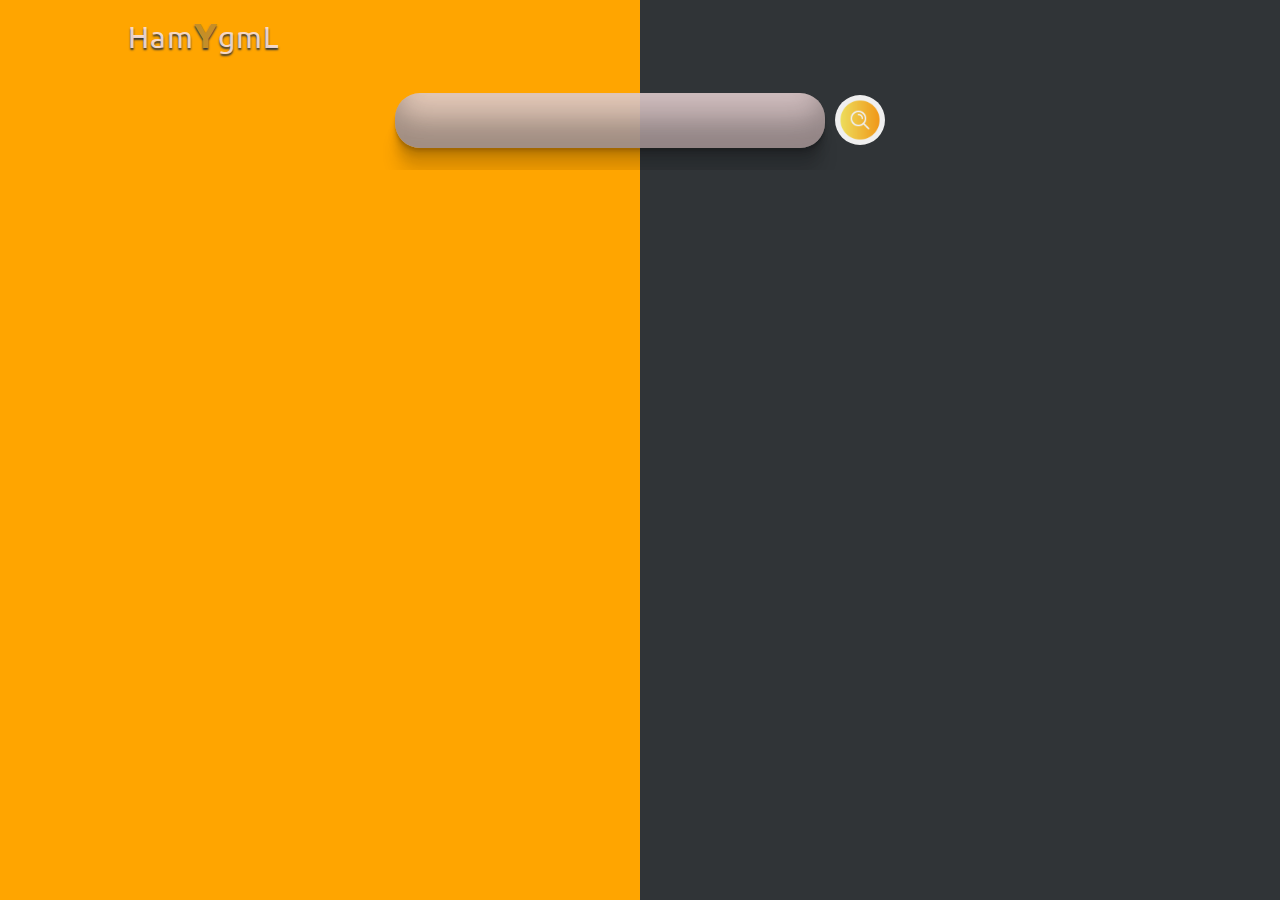
==== index.html @ 2016a18e "upload a new all file for project" ====
<!DOCTYPE html>
<html lang="en">
<head>
    <meta charset="UTF-8">
    <meta http-equiv="X-UA-Compatible" content="IE=edge">
    <meta name="viewport" content="width=device-width, initial-scale=1.0">
    <link rel="stylesheet" href="stylee.css">
    <script src="app.js" defer></script>
    <title>HamYgmL</title>
</head>
<body>
    <!-- the main i contain all div and section in my page  -->
    <main>
        <!-- nav bar contain the logo name  -->
        <nav>
            <div class="logo-div">
                <h1 class="logo-name">Ham<span class="style-of-y">Y</span>gmL</h1>
            </div>
        </nav>

        <!-- it feld input to search for the meals and contain the btn search  -->
        <article>
            <div class="input-div">
                <input type="text" class="input-text" required title="please enter ur mail with the correct name">
                <button id="input-btn"><img src="/images/btn-search.png" alt="button search" class="btn-image" draggable="false"></button>
            </div>
        </article>
        <!-- section one is the contain img & name for the product  -->
        <section>
            <div class="container">
            </div>
        </section>
        <section class="fixed displayNone">
        </section>


        <!-- end nav  -->






    </main>
</body>
</html>
---- stylee.css ----
/*  google fonts  */

@import url("https://fonts.googleapis.com/css2?family=Josefin+Sans:wght@600&family=Ubuntu:ital,wght@0,500;1,400;1,700&display=swap");

* {
  padding: 0;
  margin: 0;
  box-sizing: border-box;
}
:root {
  --main-color: #fae3e3e4;
  --main-background-color: #ffa500;
  --text-shadow-bold: #303437 0 2px 2px;
}

body {
  font-family: "Josefin Sans", sans-serif;
  font-family: "Ubuntu", sans-serif;
  background: linear-gradient(to right, #ffa500 50%, #303437 50%);
  text-shadow: var(--text-shadow-bold);
}

.displayNone {
  display: none;
}

/* navbar logo and img  */

nav {
  overflow: hidden;
  width: 100%;
  height: 70px;
}
.logo-div {
  width: 80%;
  height: 100%;
  margin: auto;
  display: flex;
  align-items: center;
}
.logo-name {
  display: block;
  line-height: 5px;
  font-size: 30px;
  color: var(--main-color);
  letter-spacing: 1px;
  font-weight: 400;
  cursor: pointer;
  transition: all 0.4s linear;
}

.logo-name:hover {
  color: #695a3f;
}

.style-of-y {
  font-size: 35px;
  font-weight: 700;
  color: #c58e28;
}

/* end the logo nav bar and the logo img  */

/* input felid  */

.input-div {
  width: 80%;
  height: 100px;
  margin: auto;
  display: flex;
  justify-content: center;
  align-items: center;
  overflow: hidden;
}
.input-text {
  all: unset;
  background-color: var(--main-color);
  color: #2c2d2f;
  height: 35%;
  width: 40%;
  border-radius: 25px;
  padding: 2px;
  margin-right: 10px;
  padding: 10px;
  text-align: center;
  font-size: 25px;
  text-transform: capitalize;
  text-shadow: #303437 0 2px 2px;
  box-shadow: rgba(0, 0, 0, 0.17) 0px -23px 25px 0px inset,
    rgba(0, 0, 0, 0.15) 0px -36px 30px 0px inset,
    rgba(0, 0, 0, 0.1) 0px -79px 40px 0px inset, rgba(0, 0, 0, 0.06) 0px 2px 1px,
    rgba(0, 0, 0, 0.09) 0px 4px 2px, rgba(0, 0, 0, 0.09) 0px 8px 4px,
    rgba(0, 0, 0, 0.09) 0px 16px 8px, rgba(0, 0, 0, 0.09) 0px 32px 16px;
}

#input-btn {
  width: 50px;
  height: 50px;
  border-radius: 50%;
  border: none;
  cursor: pointer;
}
.btn-image {
  width: 100%;
  height: 100%;
}

/* cards info  */

section {
  min-height: 70vh;
  width: 100%;
}
.container {
  width: 80%;
  margin: auto;
  height: 100%;
  margin-top: 50px;
  display: flex;
  justify-content: center;
  align-items: center;
  flex-direction: row;
  flex-wrap: wrap;
}
.cards {
  width: 22%;
  overflow: hidden;
  height: 300px;
  border-radius: 10px;
  margin: 10px;
  background-color: #fff2ee;
  box-shadow: inset 0 -3em 3em rgba(0, 0, 0, 0.1), 0 0 0 2px rgb(255, 255, 255),
    0.3em 0.3em 1em rgba(0, 0, 0, 0.3);
  box-shadow: 0px 0px 5px 0px rgb(120, 111, 111);
}
.cards-image {
  width: 100%;
  height: 50%;
}

.card-meals-image {
  width: 100%;
  height: 100%;
  display: block;
  border-top-left-radius: 10px;
  border-top-right-radius: 10px;
}

.cards-text {
  width: 100%;
  height: 50%;
  display: flex;
  justify-content: center;
  align-items: center;
  flex-direction: column;
}

.meals-name {
  height: 40%;
  font-size: 10px;
  font-weight: 700;
  text-transform: capitalize;
}
.more-details {
  padding: 15px;
  background-color: var(--main-background-color);
  border: none;
  border-radius: 20px;
  font-size: 15px;
  font-weight: 700;
  text-transform: capitalize;
  cursor: pointer;
  color: var(--main-color);
  text-shadow: #303437 0 2px 2px;
  transition: all 0.4s ease-in-out;
}
.more-details:hover {
  background-color: #ac9261;
}

/* fixed section it show when u want to more details  */
.fixed {
  position: fixed;
  right: 0;
  top: 10%;
}

.container-fixed {
  width: 80%;
  height: 80%;
  background-color: antiquewhite;
  margin: auto;
  overflow: hidden;
  text-align: center;
  border-radius: 20px;
  background-color: var(--main-background-color);
  color: var(--main-color);
  box-shadow: 0px 0px 5px 0px rgb(120, 111, 111);
  text-transform: capitalize;
  position: relative;
}

.name {
  font-size: 45px;
  font-weight: 700;
  margin: 80px 0;
}

.country {
  font-size: 35px;
  margin: 20px 0;
}
.detail-about-meal {
  font-size: 25px;
  margin: 30px 0;
}

.fixedImage {
  width: 150px;
  height: 150px;
  border-radius: 50%;
  margin: 20px 0;
}

.link-youtube {
  font-size: 25px;
  text-align: center;
  margin: 50px 0;
  display: block;
}
.close {
  width: 60px;
  height: 60px;
  border-radius: 50%;
  position: absolute;
  right: 20px;
  top: 20px;
  cursor: pointer;
}
.close img {
  width: 100%;
  height: 100%;
}

/* message not found if user entre the not valid name for meals */

.messageNotFond {
  margin-top: 50px;
  display: flex;
  justify-content: center;
  align-items: center;
  margin: auto;
  flex-direction: column;
  border-radius: 15px;
  text-transform: capitalize;
  font-weight: 700;
  width: 70%;
  height: 150px;
  background-color: var(--main-color);
  box-shadow: inset 0 -3em 3em rgba(0, 0, 0, 0.1), 0 0 0 2px rgb(255, 255, 255),
    0.3em 0.3em 1em rgba(0, 0, 0, 0.3);
}
.messageNotFond h1,
.messageNotFond p {
  display: block;
  padding: 10px;
}
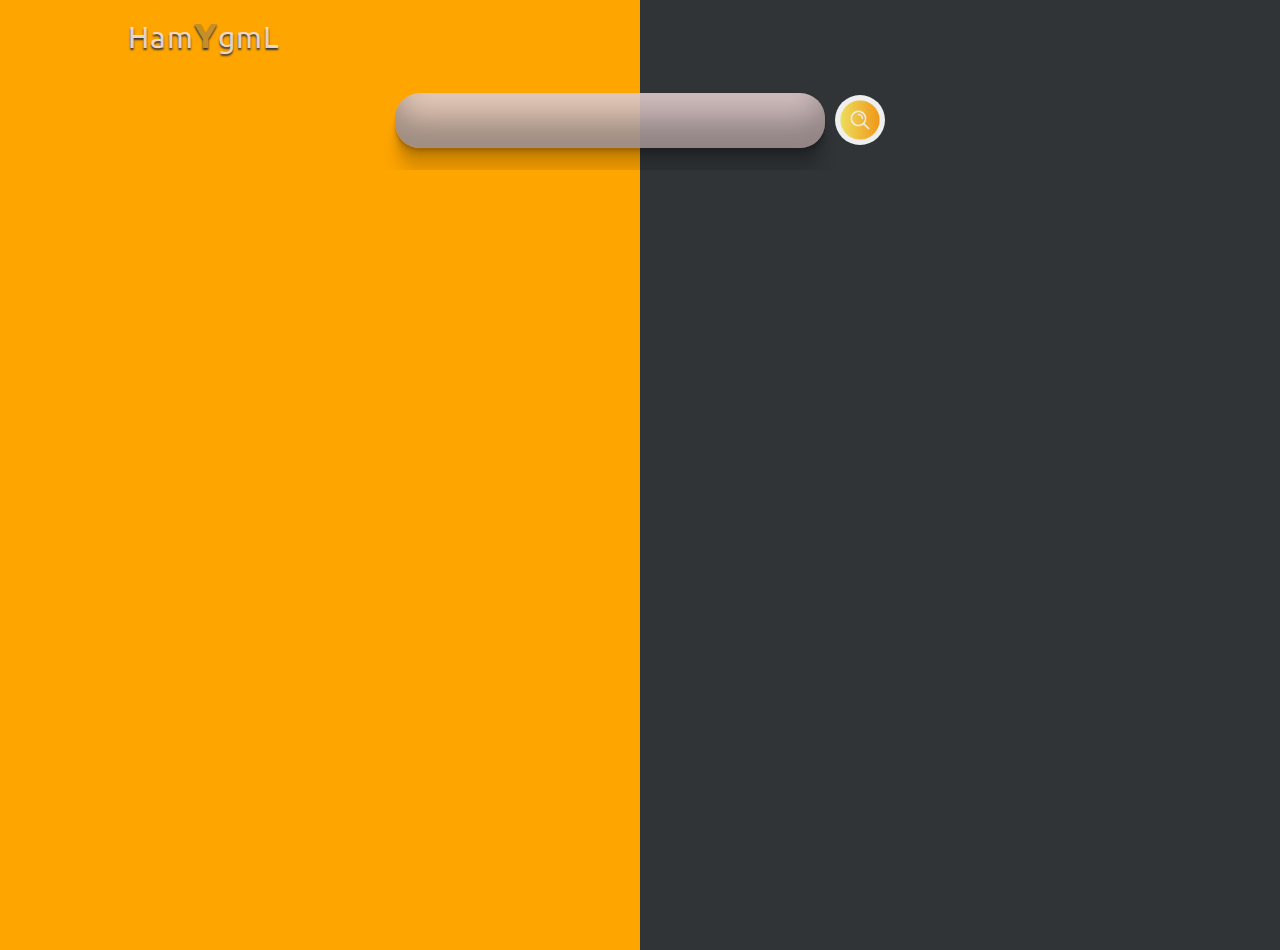
==== commit be8d42a0: "add new changes" ====
--- a/index.html
+++ b/index.html
@@ -22,7 +22,7 @@
         <article>
             <div class="input-div">
                 <input type="text" class="input-text" required title="please enter ur mail with the correct name">
-                <button id="input-btn"><img src="/images/btn-search.png" alt="button search" class="btn-image" draggable="false"></button>
+                <button id="input-btn"><img src="images/btn-search.png" alt="button search" class="btn-image" draggable="false"></button>
             </div>
         </article>
         <!-- section one is the contain img & name for the product  -->
--- a/stylee.css
+++ b/stylee.css
@@ -108,7 +108,7 @@
 /* cards info  */
 
 section {
-  min-height: 70vh;
+  min-height: calc(100vh - 170px);
   width: 100%;
 }
 .container {
@@ -123,8 +123,7 @@
   flex-wrap: wrap;
 }
 .cards {
-  width: 22%;
-  overflow: hidden;
+  width: 19%;
   height: 300px;
   border-radius: 10px;
   margin: 10px;
@@ -135,7 +134,7 @@
 }
 .cards-image {
   width: 100%;
-  height: 50%;
+  height: 60%;
 }
 
 .card-meals-image {
@@ -148,7 +147,7 @@
 
 .cards-text {
   width: 100%;
-  height: 50%;
+  height: 40%;
   display: flex;
   justify-content: center;
   align-items: center;
@@ -182,7 +181,7 @@
 .fixed {
   position: fixed;
   right: 0;
-  top: 10%;
+  top: 0;
 }
 
 .container-fixed {
@@ -213,6 +212,7 @@
 .detail-about-meal {
   font-size: 25px;
   margin: 30px 0;
+  padding: 5px;
 }
 
 .fixedImage {
@@ -265,3 +265,59 @@
   display: block;
   padding: 10px;
 }
+
+/* -------------------------- */
+
+/*   /* Styles for screens with a max width of 768px or less */
+
+@media only screen and (max-width: 768px) {
+  /* Styles for screens with a max width of 768px or less */
+
+  /* Add padding to body */
+  body {
+    padding: 0 20px;
+  }
+    /* center the loge div inside the nav */
+    .logo-div {
+      justify-content: center;
+    }
+
+  /* logo size  */
+  .logo-name {
+    font-size: 25px;
+  }
+  /* input filed */
+  .input-div{
+    width: 100%;
+  }
+  .input-text{
+    width: 90%;
+  }
+
+  /* update cards size  */
+  
+  .cards{
+    width: 60%;
+  }
+
+  /* resize height of fixed section  */
+  .fixed{
+    top: 50px;
+  }
+  .name{
+    font-size: 30px;
+    margin: 2.5em 0 20px 0;
+  }
+  .country{
+    font-size: 20px;
+    margin: 0;
+  }
+  .detail-about-meal{
+    font-size: 15px;
+  }
+  .close{
+    width: 40px;
+    height: 40px;
+  }
+}
+
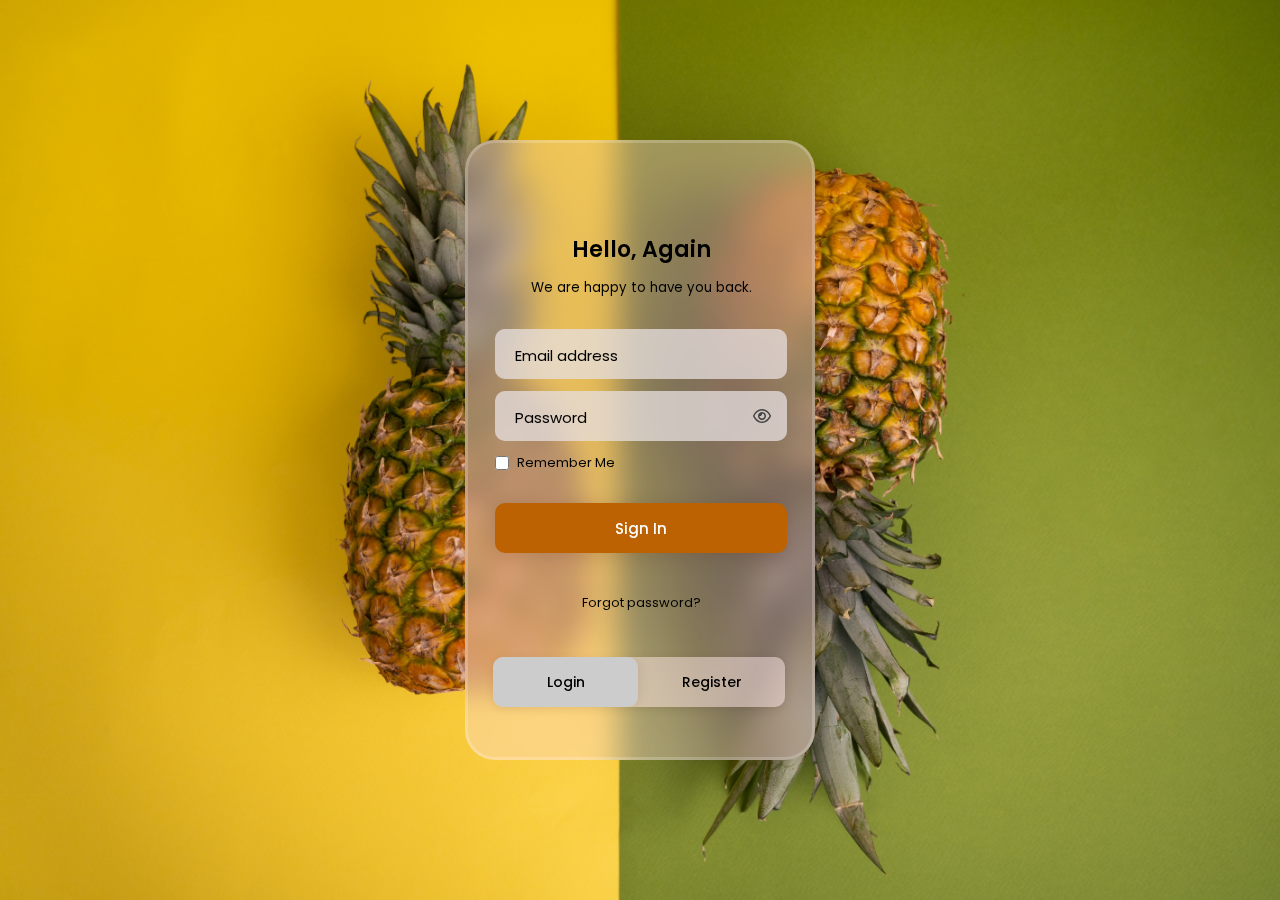
==== commit c27fee3f: "add new feature login in" ====
--- a/index.html
+++ b/index.html
@@ -4,43 +4,112 @@
     <meta charset="UTF-8">
     <meta http-equiv="X-UA-Compatible" content="IE=edge">
     <meta name="viewport" content="width=device-width, initial-scale=1.0">
-    <link rel="stylesheet" href="stylee.css">
-    <script src="app.js" defer></script>
-    <title>HamYgmL</title>
+    <link rel="stylesheet" href="./css/inputStyle.css">
+    <link rel="stylesheet" href="https://cdnjs.cloudflare.com/ajax/libs/font-awesome/6.4.0/css/all.min.css">
+    <!-- java script file  -->
+    <script src="./js/input.js" defer></script>
+    <title>Login | hum Y gml </title>
 </head>
 <body>
-    <!-- the main i contain all div and section in my page  -->
-    <main>
-        <!-- nav bar contain the logo name  -->
-        <nav>
-            <div class="logo-div">
-                <h1 class="logo-name">Ham<span class="style-of-y">Y</span>gmL</h1>
+    
+ <div class="container">
+    <div class="box">
+        <!------------------ Login Box --------------------->
+        <div class="box-login" id="login">
+
+            <div class="top-header">
+                <h3>Hello, Again</h3>
+                <small>We are happy to have you back.</small>
             </div>
-        </nav>
+            <div class="input-group">
+                <div class="input-field">
+                    <input type="text" class="input-box" id="logEmail" required>
+                    <label for="logEmail">Email address</label>
+                </div>
+                <div class="input-field">
+                    <input type="password" class="input-box" id="logPassword" required>
+                    <label for="logPassword">Password</label>
+                     <div class="eye-area">
+                            <div class="eye-box" onclick="myLogPassword()">
+                                <i class="fa-regular fa-eye" id="eye"></i>
+                                <i class="fa-regular fa-eye-slash" id="eye-slash"></i>
+                            </div>
+                     </div>
+                </div>
+                <div class="remember">
+                    <input type="checkbox" id="formCheck" class="check">
+                    <label for="formCheck"> Remember Me</label>
+                </div>
+                <div class="input-field">
+                    <input type="submit" class="input-submit" value="Sign In">
+                </div>
+                <div class="forgot">
+                    <a href="#">Forgot password?</a>
+                </div>
+            </div>
 
-        <!-- it feld input to search for the meals and contain the btn search  -->
-        <article>
-            <div class="input-div">
-                <input type="text" class="input-text" required title="please enter ur mail with the correct name">
-                <button id="input-btn"><img src="images/btn-search.png" alt="button search" class="btn-image" draggable="false"></button>
+        </div>
+
+     <!-------------------- Register --------------------------->
+      
+     <div class="box-register" id="register">
+
+        <div class="top-header">
+            <h3>Sign Up, Now</h3>
+            <small>We are happy to have you with us.</small>
+        </div>
+        <div class="input-group">
+            <div class="input-field">
+                <input type="text" class="input-box" id="regUser" required>
+                <label for="regUser">Username</label>
             </div>
-        </article>
-        <!-- section one is the contain img & name for the product  -->
-        <section>
-            <div class="container">
+            <div class="input-field">
+                <input type="text" class="input-box" id="regEmail" required>
+                <label for="regEmail">Email address</label>
             </div>
-        </section>
-        <section class="fixed displayNone">
-        </section>
+            <div class="input-field">
+                <input type="password" class="input-box" id="regPassword" required>
+                <label for="regPassword">Password</label>
+                 <div class="eye-area">
+                        <div class="eye-box" onclick="myRegPassword()">
+                            <i class="fa-regular fa-eye" id="eye-2"></i>
+                            <i class="fa-regular fa-eye-slash" id="eye-slash-2"></i>
+                        </div>
+                 </div>
+            </div>
+            <div class="remember">
+                <input type="checkbox" id="formCheck-2" class="check">
+                <label for="formCheck-2"> Remember Me</label>
+            </div>
+            <div class="input-field">
+                <input type="submit" class="input-submit" value="Sign In">
+            </div>
+            
+        </div>
 
+    </div>
 
-        <!-- end nav  -->
+    <!------------------------ Switch -------------------------->
+      
+    <div class="switch">
+        <a href="#" class="login" onclick="login()">Login</a>
+        <a href="#" class="register" onclick="register()">Register</a>
+        <div class="btn-active" id="btn"></div>
+    </div>
 
+    </div>
+ </div>
+ <!-- popup un valid  -->
 
+ <div id="popup1" class="overlay">
+	<div class="popup">
+		<h2>OOPS</h2>
+		<a class="close" href="#">&times;</a>
+		<div class="content">
+			please enter valid email OR password
+		</div>
+	</div>
+</div>
 
-
-
-
-    </main>
 </body>
 </html>--- a/css/inputStyle.css
+++ b/css/inputStyle.css
@@ -0,0 +1,246 @@
+@import url('https://fonts.googleapis.com/css2?family=Poppins:wght@400;500&display=swap');
+
+*{
+    margin: 0;
+    padding: 0;
+    box-sizing: border-box;
+    font-family: 'Poppins',sans-serif;
+}
+body{
+    background: url("../images/pexels-shvets-production-7194787.jpg");
+    background-size: cover;
+    background-position: center;
+    background-repeat: no-repeat;
+    background-attachment: fixed;
+}
+.container{
+    display: flex;
+    justify-content: center;
+    align-items: center;
+    min-height: 100vh;
+}
+.box{
+    display: flex;
+    flex-direction: row;
+    position: relative;
+    padding: 60px 20px 30px 20px;
+    height: 620px;
+    width: 350px;
+    background-color: rgba(255, 220, 220, 0.4);
+    border-radius: 30px;
+    -webkit-backdrop-filter: blur(15px);
+    backdrop-filter: blur(15px);
+    border: 3px solid rgba(255, 255, 255, 0.2);
+    overflow: hidden;
+
+}
+.box-login{
+    position: absolute;
+    width: 85%;
+    left: 27px;
+    transition: .5s ease-in-out; 
+}
+.box-register{
+    position: absolute;
+    width: 85%;
+    right: -350px;
+    transition: .5s ease-in-out; 
+}
+.top-header{
+    text-align: center;
+    margin: 30px 0;
+}
+.top-header h3{
+    font-size: 22px;
+    font-weight: 600;
+    margin-bottom: 8px
+}
+.input-group{
+    width: 100%;
+}
+.input-field{
+    margin: 12px 0;
+    position: relative;
+}
+.input-box{
+    width: 100%;
+    height: 50px;
+    font-size: 15px;
+    color: #040404;
+    border: none;
+    border-radius: 10px;
+    padding: 7px 45px 0 20px;
+    background: rgba(224, 223, 223, 0.6);
+    backdrop-filter: blur(2px);
+    outline: none;
+}
+.input-field label{
+    position: absolute;
+    left: 20px;
+    top: 15px;
+    font-size: 15px;
+    transition: .3s ease-in-out;
+}
+.input-box:focus ~ label,.input-box:valid ~ label{
+    top: 2px;
+    font-size: 10px;
+    color: #c12828;
+    font-weight: 500;
+}
+
+.eye-area{
+    position: absolute;
+    top: 25px;
+    right: 25px;
+}
+.eye-box{
+    display: flex;
+    justify-content: center;
+    align-items: center;
+    position: relative;
+}
+i{
+    position: absolute;
+    color: #444444;
+    cursor: pointer;
+}
+#eye,#eye-2{
+    opacity: 1;
+}
+#eye-slash,#eye-slash-2{
+    opacity: 0;
+}
+
+.remember{
+    display: flex;
+    font-size: 13px;
+    margin: 12px 0 30px 0;
+    color: #000;
+}
+.check{
+    margin-right: 8px;
+    width: 14px;
+}
+.input-submit{
+    width: 100%;
+    height: 50px;
+    font-size: 15px;
+    font-weight: 500;
+    border: none;
+    border-radius: 10px;
+    background: #bc6202;
+    color: #fff;
+    box-shadow: 0px 4px 20px rgba(62, 9, 9, 0.145);
+    cursor: pointer;
+    transition: .4s;
+}
+.input-submit:hover{
+    background: #db3e00;
+    box-shadow: 0px 4px 20px rgba(62, 9, 9, 0.32);
+}
+.forgot{
+    text-align: center;
+    font-size: 13px;
+    font: 500;
+    margin-top: 40px;
+}
+.forgot a{
+    text-decoration: none;
+    color: #000;
+}
+.switch{
+    display: flex;
+    position: absolute;
+    bottom: 50px;
+    left: 25px;
+    width: 85%;
+    height: 50px;
+    background: rgba(255, 255, 255, 0.16);
+    backdrop-filter: blur(10px);
+    border-radius: 10px;
+    box-shadow: 0px 2px 10px rgba(0, 0, 0, 0.1);
+    overflow: hidden;
+}
+.switch a{
+    display: flex;
+    justify-content: center;
+    align-items: center;
+    font-size: 14px;
+    font-weight: 500;
+    color: #000;
+    text-decoration: none;
+    width: 50%;
+    border-radius: 10px;
+    z-index: 10;
+}
+#btn{
+    position: absolute;
+    bottom: 0;
+    left: 0;
+    width: 145px;
+    height: 50px;
+    background: #cccccd;
+    border-radius: 10px;
+    box-shadow: 2px 0px 12px rgba(0, 0, 0, 0.1);
+    transition: .5s ease-in-out;
+}
+/* popup un valid  */
+
+.overlay {
+    position: fixed;
+    top: 0;
+    bottom: 0;
+    left: 0;
+    right: 0;
+    background: rgba(0, 0, 0, 0.7);
+    transition: opacity 500ms;
+     visibility: hidden;
+    opacity: 0; 
+  } 
+  .overlay:target {
+    visibility: visible;
+    opacity: 1;
+  }
+  
+  .popup {
+    margin: 70px auto;
+    padding: 20px;
+    background: #fff;
+    border-radius: 5px;
+    width: 30%;
+    position: relative;
+    transition: all 5s ease-in-out;
+    text-align: center;
+  }
+  
+  .popup h2 {
+    margin-top: 0;
+    color: #333;
+    font-family: Tahoma, Arial, sans-serif;
+  }
+  .popup .close {
+    position: absolute;
+    top: 20px;
+    right: 30px;
+    transition: all 200ms;
+    font-size: 30px;
+    font-weight: bold;
+    text-decoration: none;
+    color: #333;
+  }
+  .popup .close:hover {
+    color: #06D85F;
+  }
+  .popup .content {
+    max-height: 30%;
+    overflow: auto;
+  }
+  
+  @media screen and (max-width: 700px){
+    .box{
+      width: 70%;
+    }
+    .popup{
+      width: 70%;
+    }
+  }